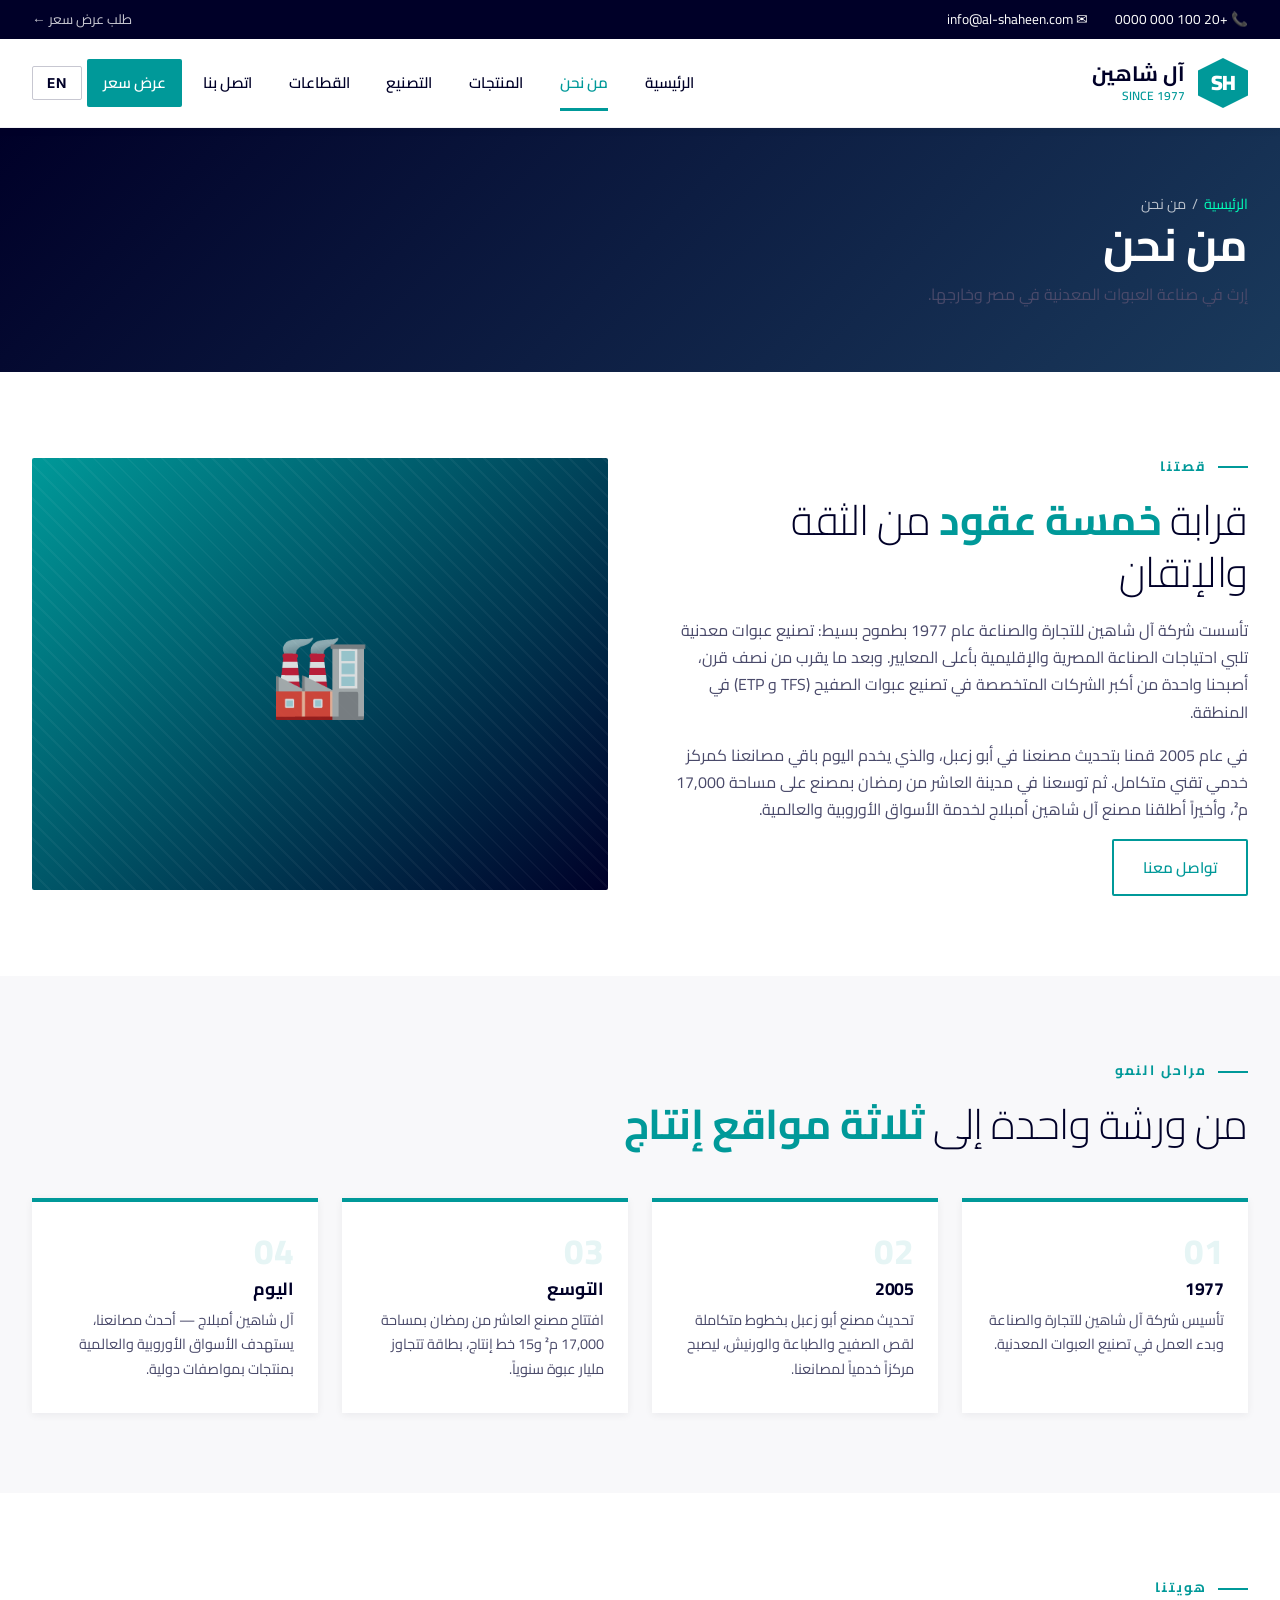
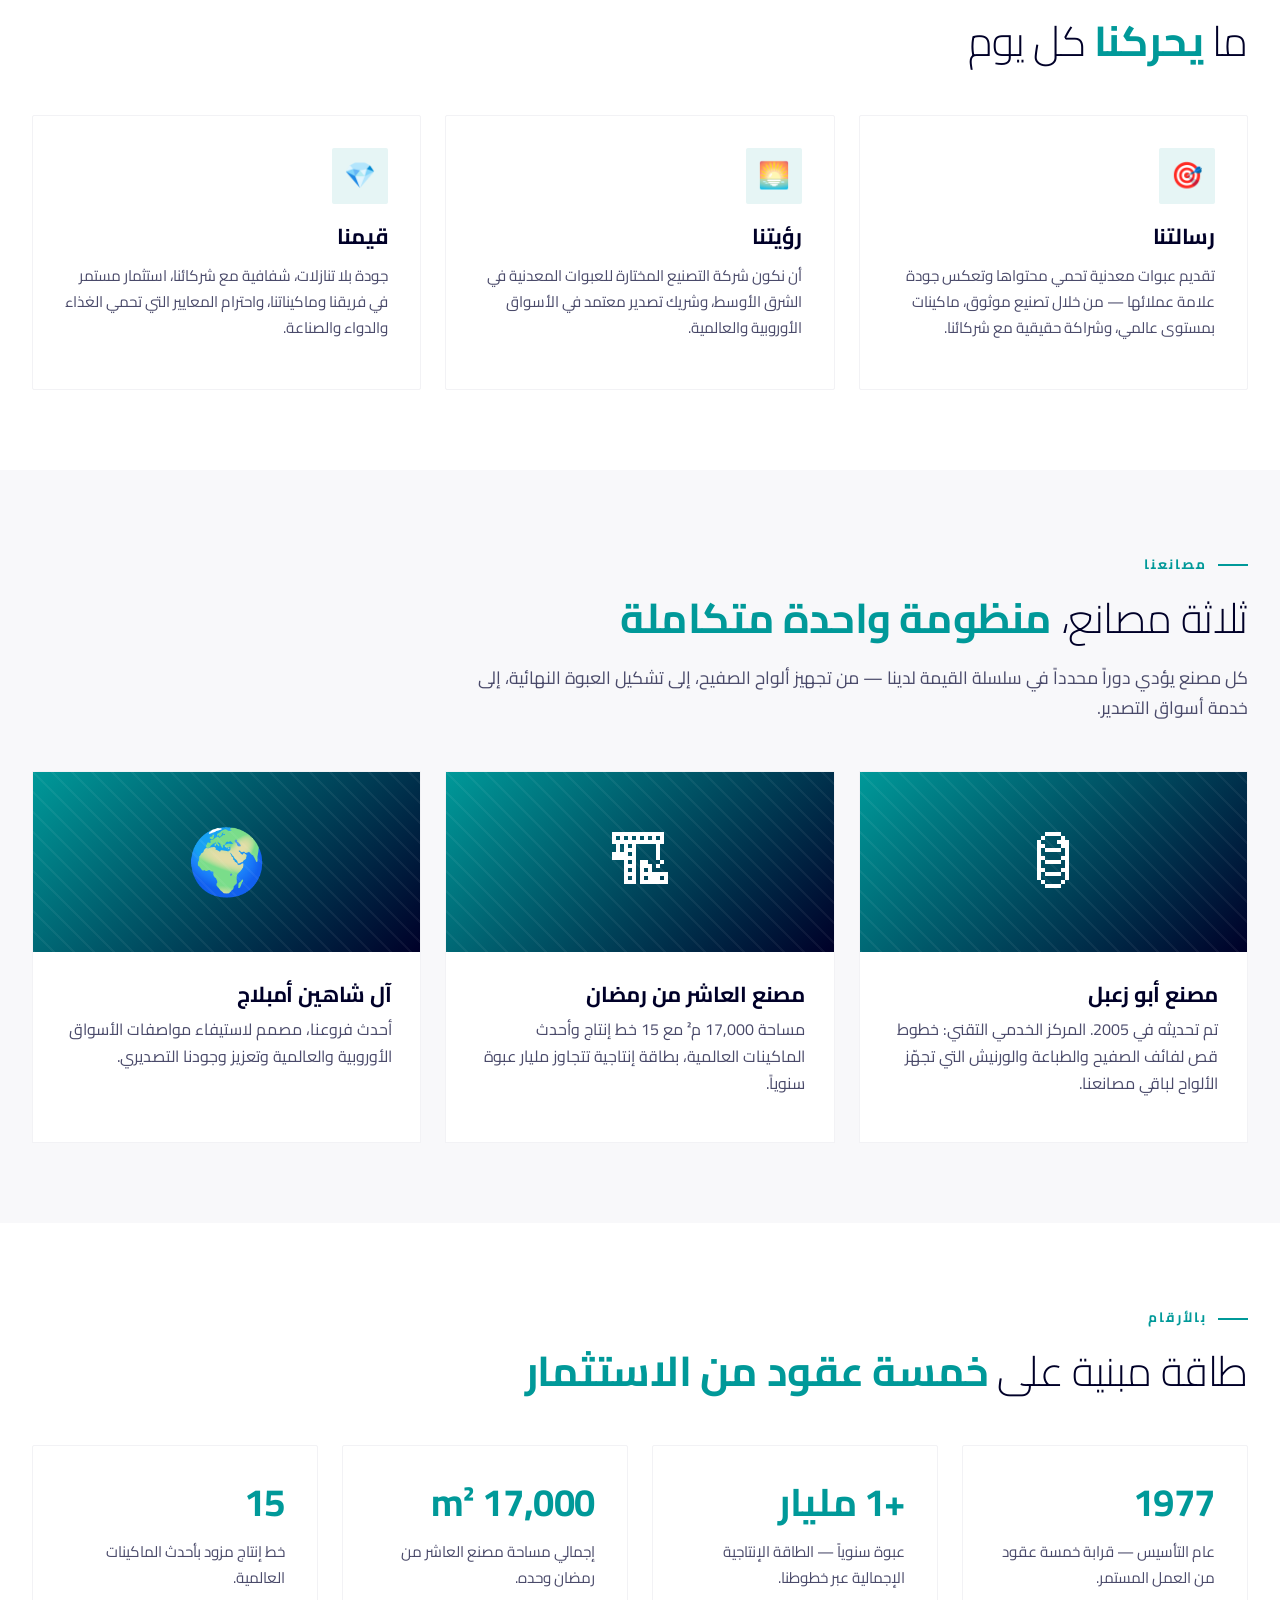
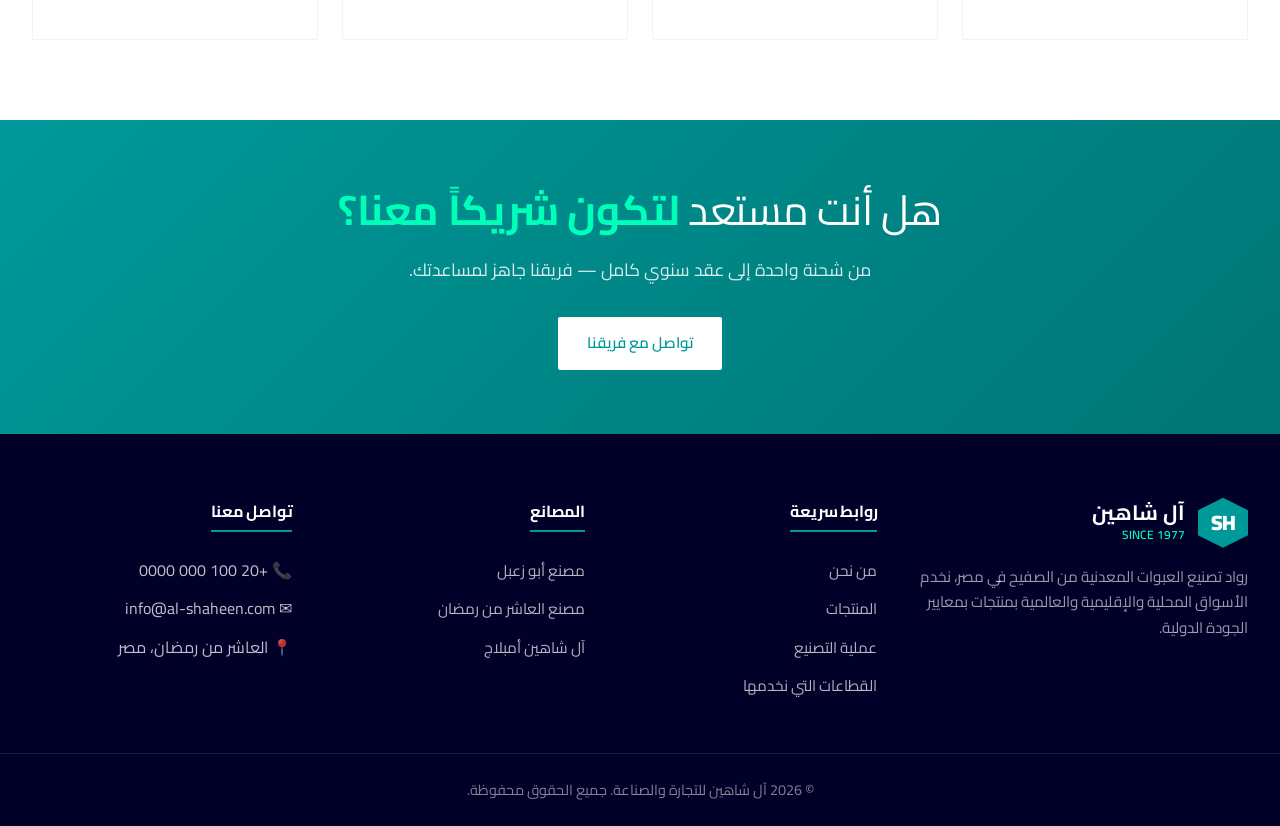
==== about.html @ c5831d73 "Initial commit: Al-Shaheen company website (AR/EN, Siemens-style)" ====
<!DOCTYPE html>
<html lang="ar" dir="rtl">
<head>
<meta charset="UTF-8">
<meta name="viewport" content="width=device-width, initial-scale=1.0">
<title data-ar="من نحن | آل شاهين" data-en="About Us | Al-Shaheen">من نحن | آل شاهين</title>
<meta name="description"
  data-ar="تعرّف على شركة آل شاهين للتجارة والصناعة، رحلتنا منذ 1977، مصانعنا الثلاثة، وقيمنا في تصنيع العبوات المعدنية."
  data-en="Discover Al-Shaheen Trading & Industry — our journey since 1977, our three plants, and our values in metal container manufacturing."
  content="تعرّف على شركة آل شاهين للتجارة والصناعة، رحلتنا منذ 1977، مصانعنا الثلاثة، وقيمنا في تصنيع العبوات المعدنية.">
<link rel="preconnect" href="https://fonts.googleapis.com">
<link rel="preconnect" href="https://fonts.gstatic.com" crossorigin>
<link href="https://fonts.googleapis.com/css2?family=Cairo:wght@300;400;600;700;800;900&family=Inter:wght@300;400;600;700;800&display=swap" rel="stylesheet">
<link rel="stylesheet" href="assets/css/style.css">
</head>
<body>

<!-- TOP BAR -->
<div class="topbar">
  <div class="container">
    <div class="info">
      <span>📞 +20 100 000 0000</span>
      <span>✉ info@al-shaheen.com</span>
    </div>
    <div><a href="contact.html" data-en="Request a Quote →">طلب عرض سعر ←</a></div>
  </div>
</div>

<!-- HEADER -->
<header class="header">
  <div class="container">
    <a href="index.html" class="logo">
      <span class="logo-mark">SH</span>
      <span class="logo-text">
        <span class="name" data-en="AL-SHAHEEN">آل شاهين</span>
        <span class="since">SINCE 1977</span>
      </span>
    </a>
    <button class="menu-toggle" aria-label="Menu">☰</button>
    <nav class="nav">
      <a href="index.html" data-en="Home">الرئيسية</a>
      <a href="about.html" class="active" data-en="About">من نحن</a>
      <a href="products.html" data-en="Products">المنتجات</a>
      <a href="process.html" data-en="Process">التصنيع</a>
      <a href="industries.html" data-en="Industries">القطاعات</a>
      <a href="contact.html" data-en="Contact">اتصل بنا</a>
      <a href="contact.html" class="btn" data-en="Get a Quote">عرض سعر</a>
      <button class="lang-toggle" type="button" aria-label="Switch language">EN</button>
    </nav>
  </div>
</header>

<!-- PAGE HEADER -->
<section class="page-header">
  <div class="container">
    <div class="crumbs">
      <a href="index.html" data-en="Home">الرئيسية</a> &nbsp;/&nbsp;
      <span data-en="About Us">من نحن</span>
    </div>
    <h1 data-en="About Al-Shaheen">من نحن</h1>
    <p data-en="A legacy of metal container manufacturing in Egypt and beyond.">إرث في صناعة العبوات المعدنية في مصر وخارجها.</p>
  </div>
</section>

<!-- INTRO -->
<section>
  <div class="container split">
    <div>
      <span class="section-tag" data-en="Our Story">قصتنا</span>
      <h2 data-en='Nearly <strong>five decades</strong> of trust and craftsmanship'>قرابة <strong>خمسة عقود</strong> من الثقة والإتقان</h2>
      <p data-en="Al-Shaheen Trading & Industry was founded in 1977 with a simple ambition: to manufacture metal containers that meet the needs of Egyptian and regional industry to the highest standards. Almost half a century later, we are one of the largest specialized manufacturers of tinplate containers (TFS and ETP) in the region.">تأسست شركة آل شاهين للتجارة والصناعة عام 1977 بطموح بسيط: تصنيع عبوات معدنية تلبي احتياجات الصناعة المصرية والإقليمية بأعلى المعايير. وبعد ما يقرب من نصف قرن، أصبحنا واحدة من أكبر الشركات المتخصصة في تصنيع عبوات الصفيح (TFS و ETP) في المنطقة.</p>
      <p data-en="In 2005 we modernized our Abu Zaabal facility, which today serves as the technical service hub for our other plants. From there, we expanded into the 10th of Ramadan industrial city with a 17,000 m² factory, and most recently launched Al-Shaheen Emballage to serve European and global markets.">في عام 2005 قمنا بتحديث مصنعنا في أبو زعبل، والذي يخدم اليوم باقي مصانعنا كمركز خدمي تقني متكامل. ثم توسعنا في مدينة العاشر من رمضان بمصنع على مساحة 17,000 م²، وأخيراً أطلقنا مصنع آل شاهين أمبلاج لخدمة الأسواق الأوروبية والعالمية.</p>
      <a href="contact.html" class="btn btn-outline" data-en="Get in touch">تواصل معنا</a>
    </div>
    <div class="split-img"><span class="ico">🏭</span></div>
  </div>
</section>

<!-- TIMELINE / MILESTONES -->
<section class="bg-light">
  <div class="container">
    <div class="section-head">
      <span class="section-tag" data-en="Milestones">مراحل النمو</span>
      <h2 data-en='From a single workshop to <strong>three production sites</strong>'>من ورشة واحدة إلى <strong>ثلاثة مواقع إنتاج</strong></h2>
    </div>
    <div class="steps">
      <div class="step">
        <h3>1977</h3>
        <p data-en="Al-Shaheen Trading & Industry founded — beginning of operations in metal container manufacturing.">تأسيس شركة آل شاهين للتجارة والصناعة وبدء العمل في تصنيع العبوات المعدنية.</p>
      </div>
      <div class="step">
        <h3>2005</h3>
        <p data-en="Modernization of the Abu Zaabal factory — integrated lines for tin cutting, printing and varnishing become a service hub for our other plants.">تحديث مصنع أبو زعبل بخطوط متكاملة لقص الصفيح والطباعة والورنيش، ليصبح مركزاً خدمياً لمصانعنا.</p>
      </div>
      <div class="step">
        <h3 data-en="Expansion">التوسع</h3>
        <p data-en="Launch of the 10th of Ramadan plant — 17,000 m², 15 production lines, more than 1 billion containers per year.">افتتاح مصنع العاشر من رمضان بمساحة 17,000 م² و15 خط إنتاج، بطاقة تتجاوز مليار عبوة سنوياً.</p>
      </div>
      <div class="step">
        <h3 data-en="Today">اليوم</h3>
        <p data-en="Al-Shaheen Emballage — our newest plant, targeting European and global export markets with international-grade products.">آل شاهين أمبلاج — أحدث مصانعنا، يستهدف الأسواق الأوروبية والعالمية بمنتجات بمواصفات دولية.</p>
      </div>
    </div>
  </div>
</section>

<!-- MISSION / VISION / VALUES -->
<section>
  <div class="container">
    <div class="section-head">
      <span class="section-tag" data-en="Identity">هويتنا</span>
      <h2 data-en='What <strong>drives us</strong> every day'>ما <strong>يحركنا</strong> كل يوم</h2>
    </div>
    <div class="grid grid-3">
      <div class="card">
        <div class="ico">🎯</div>
        <h3 data-en="Our Mission">رسالتنا</h3>
        <p data-en="To deliver metal containers that protect their contents and reflect the quality of their brand — through reliable manufacturing, world-class machinery, and genuine partnership with our customers.">تقديم عبوات معدنية تحمي محتواها وتعكس جودة علامة عملائها — من خلال تصنيع موثوق، ماكينات بمستوى عالمي، وشراكة حقيقية مع شركائنا.</p>
      </div>
      <div class="card">
        <div class="ico">🌅</div>
        <h3 data-en="Our Vision">رؤيتنا</h3>
        <p data-en="To be the metal container manufacturer of choice in the Middle East and a recognized export partner across European and global markets.">أن نكون شركة التصنيع المختارة للعبوات المعدنية في الشرق الأوسط، وشريك تصدير معتمد في الأسواق الأوروبية والعالمية.</p>
      </div>
      <div class="card">
        <div class="ico">💎</div>
        <h3 data-en="Our Values">قيمنا</h3>
        <p data-en="Quality without compromise, transparency with our partners, continuous investment in our people and machinery, and respect for the standards that protect food, medicine and industry.">جودة بلا تنازلات، شفافية مع شركائنا، استثمار مستمر في فريقنا وماكيناتنا، واحترام المعايير التي تحمي الغذاء والدواء والصناعة.</p>
      </div>
    </div>
  </div>
</section>

<!-- PLANTS / FACILITIES -->
<section class="bg-light">
  <div class="container">
    <div class="section-head">
      <span class="section-tag" data-en="Our Facilities">مصانعنا</span>
      <h2 data-en='Three plants, <strong>one integrated system</strong>'>ثلاثة مصانع، <strong>منظومة واحدة متكاملة</strong></h2>
      <p data-en="Each plant plays a specific role in our value chain — from preparing raw tin sheets, to forming the final container, to serving export markets.">كل مصنع يؤدي دوراً محدداً في سلسلة القيمة لدينا — من تجهيز ألواح الصفيح، إلى تشكيل العبوة النهائية، إلى خدمة أسواق التصدير.</p>
    </div>
    <div class="grid grid-3">
      <div class="industry-card">
        <div class="top">🛢</div>
        <div class="body">
          <h3 data-en="Abu Zaabal Plant">مصنع أبو زعبل</h3>
          <p data-en="Modernized in 2005. The technical service hub: tin coil cutting, printing, and varnishing lines that prepare sheets for our other plants.">تم تحديثه في 2005. المركز الخدمي التقني: خطوط قص لفائف الصفيح والطباعة والورنيش التي تجهّز الألواح لباقي مصانعنا.</p>
        </div>
      </div>
      <div class="industry-card">
        <div class="top">🏗</div>
        <div class="body">
          <h3 data-en="10th of Ramadan Plant">مصنع العاشر من رمضان</h3>
          <p data-en="A 17,000 m² facility with 15 production lines and the latest international machinery, with a capacity exceeding 1 billion containers per year.">مساحة 17,000 م² مع 15 خط إنتاج وأحدث الماكينات العالمية، بطاقة إنتاجية تتجاوز مليار عبوة سنوياً.</p>
        </div>
      </div>
      <div class="industry-card">
        <div class="top">🌍</div>
        <div class="body">
          <h3 data-en="Al-Shaheen Emballage">آل شاهين أمبلاج</h3>
          <p data-en="Our newest branch, designed to meet European and global market specifications and accelerate our export footprint.">أحدث فروعنا، مصمم لاستيفاء مواصفات الأسواق الأوروبية والعالمية وتعزيز وجودنا التصديري.</p>
        </div>
      </div>
    </div>
  </div>
</section>

<!-- BY THE NUMBERS -->
<section>
  <div class="container">
    <div class="section-head">
      <span class="section-tag" data-en="By the Numbers">بالأرقام</span>
      <h2 data-en='A scale built on <strong>five decades of investment</strong>'>طاقة مبنية على <strong>خمسة عقود من الاستثمار</strong></h2>
    </div>
    <div class="grid grid-4">
      <div class="card">
        <h3 style="color:var(--petrol);font-size:2.4rem;">1977</h3>
        <p data-en="Year founded — almost five decades of continuous operation.">عام التأسيس — قرابة خمسة عقود من العمل المستمر.</p>
      </div>
      <div class="card">
        <h3 style="color:var(--petrol);font-size:2.4rem;" data-en="1B+">+1 مليار</h3>
        <p data-en="Containers per year — combined production capacity across our lines.">عبوة سنوياً — الطاقة الإنتاجية الإجمالية عبر خطوطنا.</p>
      </div>
      <div class="card">
        <h3 style="color:var(--petrol);font-size:2.4rem;">17,000 m²</h3>
        <p data-en="Total area of our 10th of Ramadan plant alone.">إجمالي مساحة مصنع العاشر من رمضان وحده.</p>
      </div>
      <div class="card">
        <h3 style="color:var(--petrol);font-size:2.4rem;">15</h3>
        <p data-en="Production lines equipped with the latest international machinery.">خط إنتاج مزود بأحدث الماكينات العالمية.</p>
      </div>
    </div>
  </div>
</section>

<!-- CTA -->
<section class="cta-strip">
  <div class="container">
    <h2 data-en='Ready to <strong>partner with us?</strong>'>هل أنت مستعد <strong>لتكون شريكاً معنا؟</strong></h2>
    <p data-en="From a single shipment to a full annual contract — our team is ready to help.">من شحنة واحدة إلى عقد سنوي كامل — فريقنا جاهز لمساعدتك.</p>
    <a href="contact.html" class="btn btn-light" data-en="Contact our team">تواصل مع فريقنا</a>
  </div>
</section>

<!-- FOOTER -->
<footer class="footer">
  <div class="container">
    <div class="grid">
      <div>
        <a href="index.html" class="logo">
          <span class="logo-mark">SH</span>
          <span class="logo-text">
            <span class="name" data-en="AL-SHAHEEN">آل شاهين</span>
            <span class="since">SINCE 1977</span>
          </span>
        </a>
        <p style="margin-top:1rem" data-en="Pioneers of tinplate metal container manufacturing in Egypt, serving local, regional and global markets with products built to international quality standards.">رواد تصنيع العبوات المعدنية من الصفيح في مصر، نخدم الأسواق المحلية والإقليمية والعالمية بمنتجات بمعايير الجودة الدولية.</p>
      </div>
      <div>
        <h4 data-en="Quick Links">روابط سريعة</h4>
        <ul>
          <li><a href="about.html" data-en="About Us">من نحن</a></li>
          <li><a href="products.html" data-en="Products">المنتجات</a></li>
          <li><a href="process.html" data-en="Manufacturing Process">عملية التصنيع</a></li>
          <li><a href="industries.html" data-en="Industries Served">القطاعات التي نخدمها</a></li>
        </ul>
      </div>
      <div>
        <h4 data-en="Plants">المصانع</h4>
        <ul>
          <li><a href="#" data-en="Abu Zaabal Plant">مصنع أبو زعبل</a></li>
          <li><a href="#" data-en="10th of Ramadan Plant">مصنع العاشر من رمضان</a></li>
          <li><a href="#" data-en="Al-Shaheen Emballage">آل شاهين أمبلاج</a></li>
        </ul>
      </div>
      <div>
        <h4 data-en="Contact">تواصل معنا</h4>
        <ul>
          <li>📞 +20 100 000 0000</li>
          <li>✉ info@al-shaheen.com</li>
          <li data-en="📍 10th of Ramadan, Egypt">📍 العاشر من رمضان، مصر</li>
        </ul>
      </div>
    </div>
  </div>
  <div class="copyright">
    <div class="container" data-en="© 2026 Al-Shaheen Trading & Industry. All rights reserved.">© 2026 آل شاهين للتجارة والصناعة. جميع الحقوق محفوظة.</div>
  </div>
</footer>

<script src="assets/js/main.js"></script>
</body>
</html>
---- assets/css/style.css ----
/* ==========================================================
   AL-SHAHEEN — Siemens-inspired stylesheet (Arabic / RTL + EN)
   Uses logical properties so the same CSS works for RTL & LTR.
   ========================================================== */

:root {
  --petrol: #009999;
  --petrol-dark: #007575;
  --petrol-light: #e6f5f5;
  --accent: #00ffb9;
  --ink: #000028;
  --ink-soft: #1a1a3a;
  --gray-900: #23233c;
  --gray-700: #4a4a6a;
  --gray-500: #6e6e8a;
  --gray-300: #c7c7d1;
  --gray-100: #f2f2f5;
  --gray-50:  #f8f8fa;
  --white: #ffffff;
  --shadow-sm: 0 2px 8px rgba(0, 0, 40, 0.06);
  --shadow-md: 0 8px 30px rgba(0, 0, 40, 0.08);
  --radius: 2px;
  --max-w: 1280px;
  --transition: 0.3s cubic-bezier(0.4, 0, 0.2, 1);
  --font-ar: "Cairo", "IBM Plex Sans Arabic", "Segoe UI", Tahoma, Arial, sans-serif;
  --font-en: "Inter", "Segoe UI", "Helvetica Neue", Arial, sans-serif;
}

* { box-sizing: border-box; margin: 0; padding: 0; }

html { scroll-behavior: smooth; }

html[lang="ar"] body { font-family: var(--font-ar); }
html[lang="en"] body { font-family: var(--font-en); }
html[lang="en"] h1,
html[lang="en"] h2,
html[lang="en"] h3,
html[lang="en"] h4 { font-family: var(--font-en); letter-spacing: -0.015em; }

body {
  font-family: var(--font-ar);
  font-size: 16px;
  line-height: 1.7;
  color: var(--ink);
  background: var(--white);
  -webkit-font-smoothing: antialiased;
}

img { max-width: 100%; display: block; }

a { color: var(--petrol); text-decoration: none; transition: color var(--transition); }
a:hover { color: var(--petrol-dark); }

h1, h2, h3, h4 {
  font-family: var(--font-ar);
  font-weight: 700;
  color: var(--ink);
  line-height: 1.25;
  letter-spacing: -0.01em;
}

h1 { font-size: clamp(2.2rem, 5vw, 3.8rem); font-weight: 300; }
h1 strong { font-weight: 700; }
h2 { font-size: clamp(1.7rem, 3.5vw, 2.6rem); font-weight: 300; margin-bottom: 1.2rem; }
h2 strong { font-weight: 700; color: var(--petrol); }
h3 { font-size: 1.35rem; margin-bottom: 0.8rem; }
h4 { font-size: 1.1rem; margin-bottom: 0.6rem; }

p { color: var(--gray-700); margin-bottom: 1rem; }

.container {
  max-width: var(--max-w);
  margin: 0 auto;
  padding: 0 2rem;
}

/* ===== TOP BAR ===== */
.topbar {
  background: var(--ink);
  color: var(--white);
  font-size: 0.85rem;
  padding: 0.5rem 0;
}
.topbar .container {
  display: flex;
  justify-content: space-between;
  align-items: center;
  flex-wrap: wrap;
  gap: 1rem;
}
.topbar a { color: var(--gray-300); }
.topbar a:hover { color: var(--accent); }
.topbar .info span { margin-inline-end: 1.5rem; }
.topbar .info i { color: var(--petrol); margin-inline-end: 0.4rem; }

/* ===== HEADER / NAV ===== */
.header {
  background: var(--white);
  border-bottom: 1px solid var(--gray-100);
  position: sticky;
  top: 0;
  z-index: 100;
  box-shadow: var(--shadow-sm);
}
.header .container {
  display: flex;
  justify-content: space-between;
  align-items: center;
  height: 88px;
}

.logo {
  display: flex;
  align-items: center;
  gap: 0.8rem;
  font-weight: 700;
}
.logo-mark {
  width: 50px;
  height: 50px;
  background: var(--petrol);
  color: var(--white);
  display: grid;
  place-items: center;
  font-size: 1.3rem;
  font-weight: 900;
  letter-spacing: -0.05em;
  clip-path: polygon(50% 0, 100% 25%, 100% 75%, 50% 100%, 0 75%, 0 25%);
}
.logo-text { line-height: 1.1; }
.logo-text .name { font-size: 1.3rem; color: var(--ink); display: block; }
.logo-text .since { font-size: 0.75rem; color: var(--petrol); font-weight: 600; }

.nav { display: flex; gap: 0.3rem; align-items: center; }
.nav a {
  color: var(--ink);
  padding: 0.7rem 1rem;
  font-weight: 600;
  font-size: 0.95rem;
  position: relative;
  transition: color var(--transition);
}
.nav a:hover { color: var(--petrol); }
.nav a.active { color: var(--petrol); }
.nav a.active::after {
  content: "";
  position: absolute;
  bottom: -4px;
  inset-inline: 1rem;
  height: 3px;
  background: var(--petrol);
}

.btn {
  display: inline-block;
  background: var(--petrol);
  color: var(--white) !important;
  padding: 0.85rem 1.8rem;
  font-weight: 600;
  font-size: 0.95rem;
  border: none;
  border-radius: var(--radius);
  cursor: pointer;
  transition: all var(--transition);
}
.btn:hover {
  background: var(--petrol-dark);
  transform: translateY(-1px);
  box-shadow: var(--shadow-md);
}
.btn-outline {
  background: transparent;
  color: var(--petrol) !important;
  border: 2px solid var(--petrol);
}
.btn-outline:hover { background: var(--petrol); color: var(--white) !important; }
.btn-light {
  background: var(--white);
  color: var(--petrol) !important;
}

.menu-toggle {
  display: none;
  background: none;
  border: none;
  font-size: 1.6rem;
  color: var(--ink);
  cursor: pointer;
}

/* ===== LANGUAGE TOGGLE ===== */
.lang-toggle {
  background: transparent;
  border: 1.5px solid var(--gray-300);
  color: var(--ink);
  padding: 0.5rem 0.9rem;
  font-weight: 700;
  font-size: 0.85rem;
  letter-spacing: 0.05em;
  cursor: pointer;
  border-radius: var(--radius);
  transition: all var(--transition);
  font-family: var(--font-en);
  min-width: 50px;
}
.lang-toggle:hover {
  border-color: var(--petrol);
  color: var(--petrol);
  background: var(--petrol-light);
}

/* ===== HERO ===== */
.hero {
  background: linear-gradient(135deg, #000028 0%, #1a3a5c 60%, #009999 100%);
  color: var(--white);
  padding: 6rem 0 7rem;
  position: relative;
  overflow: hidden;
}
.hero::before {
  content: "";
  position: absolute;
  inset: 0;
  background-image:
    radial-gradient(circle at 20% 30%, rgba(0, 255, 185, 0.08) 0%, transparent 50%),
    radial-gradient(circle at 80% 70%, rgba(0, 153, 153, 0.15) 0%, transparent 50%);
  pointer-events: none;
}
.hero .container { position: relative; z-index: 1; }
.hero h1 { color: var(--white); margin-bottom: 1.5rem; max-width: 900px; }
.hero h1 strong { color: var(--accent); }
.hero p {
  color: rgba(255, 255, 255, 0.85);
  font-size: 1.2rem;
  max-width: 700px;
  margin-bottom: 2.5rem;
}
.hero-cta { display: flex; gap: 1rem; flex-wrap: wrap; }
.hero-meta {
  margin-top: 4rem;
  padding-top: 2.5rem;
  border-top: 1px solid rgba(255, 255, 255, 0.15);
  display: grid;
  grid-template-columns: repeat(auto-fit, minmax(180px, 1fr));
  gap: 2rem;
}
.hero-meta div .num {
  font-size: 2.5rem;
  font-weight: 700;
  color: var(--accent);
  line-height: 1;
  display: block;
  margin-bottom: 0.4rem;
}
.hero-meta div .lbl {
  color: rgba(255, 255, 255, 0.75);
  font-size: 0.95rem;
}

/* ===== PAGE HEADER (sub-pages) ===== */
.page-header {
  background: linear-gradient(135deg, #000028 0%, #1a3a5c 100%);
  color: var(--white);
  padding: 4rem 0 3rem;
}
.page-header h1 {
  color: var(--white);
  font-size: clamp(1.8rem, 4vw, 2.8rem);
  font-weight: 700;
  margin-bottom: 0.5rem;
}
.page-header .crumbs {
  color: rgba(255, 255, 255, 0.7);
  font-size: 0.9rem;
}
.page-header .crumbs a { color: var(--accent); }

/* ===== SECTIONS ===== */
section { padding: 5rem 0; }
.section-tag {
  display: inline-block;
  color: var(--petrol);
  font-weight: 700;
  font-size: 0.85rem;
  letter-spacing: 0.15em;
  margin-bottom: 1rem;
  text-transform: uppercase;
}
.section-tag::before {
  content: "";
  display: inline-block;
  width: 30px;
  height: 2px;
  background: var(--petrol);
  vertical-align: middle;
  margin-inline-end: 0.7rem;
}
.section-head { margin-bottom: 3rem; max-width: 800px; }
.section-head p { font-size: 1.1rem; }

.bg-light { background: var(--gray-50); }

/* ===== GRID / CARDS ===== */
.grid { display: grid; gap: 1.5rem; }
.grid-2 { grid-template-columns: repeat(auto-fit, minmax(320px, 1fr)); }
.grid-3 { grid-template-columns: repeat(auto-fit, minmax(280px, 1fr)); }
.grid-4 { grid-template-columns: repeat(auto-fit, minmax(220px, 1fr)); }

.card {
  background: var(--white);
  padding: 2rem;
  border: 1px solid var(--gray-100);
  border-radius: var(--radius);
  transition: all var(--transition);
  position: relative;
}
.card:hover {
  transform: translateY(-4px);
  box-shadow: var(--shadow-md);
  border-color: var(--petrol-light);
}
.card .ico {
  width: 56px;
  height: 56px;
  background: var(--petrol-light);
  color: var(--petrol);
  display: grid;
  place-items: center;
  font-size: 1.6rem;
  margin-bottom: 1.2rem;
  border-radius: var(--radius);
  transition: all var(--transition);
}
.card:hover .ico { background: var(--petrol); color: var(--white); }
.card h3 { color: var(--ink); }
.card p { font-size: 0.95rem; }

/* ===== FEATURE / SPLIT ===== */
.split {
  display: grid;
  grid-template-columns: 1fr 1fr;
  gap: 4rem;
  align-items: center;
}
@media (max-width: 860px) { .split { grid-template-columns: 1fr; gap: 2rem; } }

.split-img {
  background: linear-gradient(135deg, var(--petrol) 0%, var(--ink) 100%);
  aspect-ratio: 4/3;
  border-radius: var(--radius);
  position: relative;
  overflow: hidden;
  display: grid;
  place-items: center;
  color: var(--white);
}
.split-img::before {
  content: "";
  position: absolute;
  inset: 0;
  background-image:
    repeating-linear-gradient(45deg, rgba(255,255,255,0.04) 0 2px, transparent 2px 12px);
}
.split-img .ico {
  font-size: 5rem;
  position: relative;
  z-index: 1;
  opacity: 0.9;
}

ul.bullets { list-style: none; padding: 0; margin: 1.5rem 0; }
ul.bullets li {
  padding-block: 0.6rem;
  padding-inline-start: 1.8rem;
  position: relative;
  color: var(--gray-700);
}
ul.bullets li::before {
  content: "";
  position: absolute;
  inset-inline-start: 0;
  top: 1.1rem;
  width: 10px;
  height: 10px;
  background: var(--petrol);
  border-radius: 2px;
}

/* ===== PROCESS STEPS ===== */
.steps {
  display: grid;
  grid-template-columns: repeat(auto-fit, minmax(220px, 1fr));
  gap: 1.5rem;
  counter-reset: step;
}
.step {
  background: var(--white);
  padding: 2rem 1.5rem;
  border-top: 4px solid var(--petrol);
  position: relative;
  box-shadow: var(--shadow-sm);
  counter-increment: step;
}
.step::before {
  content: counter(step, decimal-leading-zero);
  font-size: 2.2rem;
  font-weight: 800;
  color: var(--petrol-light);
  display: block;
  margin-bottom: 0.5rem;
  line-height: 1;
}
.step h3 { font-size: 1.1rem; margin-bottom: 0.5rem; }
.step p { font-size: 0.9rem; margin: 0; }

/* ===== CTA STRIP ===== */
.cta-strip {
  background: linear-gradient(135deg, var(--petrol) 0%, var(--petrol-dark) 100%);
  color: var(--white);
  padding: 4rem 0;
  text-align: center;
}
.cta-strip h2 { color: var(--white); font-weight: 400; }
.cta-strip h2 strong { color: var(--accent); }
.cta-strip p { color: rgba(255, 255, 255, 0.85); font-size: 1.1rem; margin-bottom: 2rem; }

/* ===== INDUSTRIES ===== */
.industry-card {
  background: var(--white);
  padding: 0;
  overflow: hidden;
  border: 1px solid var(--gray-100);
  transition: all var(--transition);
}
.industry-card:hover { box-shadow: var(--shadow-md); transform: translateY(-4px); }
.industry-card .top {
  height: 180px;
  background: linear-gradient(135deg, var(--petrol) 0%, var(--ink) 100%);
  display: grid;
  place-items: center;
  color: var(--white);
  font-size: 4rem;
  position: relative;
}
.industry-card .top::before {
  content: "";
  position: absolute;
  inset: 0;
  background-image: repeating-linear-gradient(45deg, rgba(255,255,255,0.05) 0 2px, transparent 2px 14px);
}
.industry-card .body { padding: 1.8rem; }
.industry-card h3 { margin-bottom: 0.5rem; }

/* ===== CONTACT ===== */
.contact-grid {
  display: grid;
  grid-template-columns: 1fr 1.2fr;
  gap: 3rem;
}
@media (max-width: 860px) { .contact-grid { grid-template-columns: 1fr; } }

.info-card {
  background: var(--gray-50);
  padding: 2rem;
  border-inline-start: 4px solid var(--petrol);
  margin-bottom: 1rem;
}
.info-card h4 { color: var(--petrol); margin-bottom: 0.3rem; }
.info-card p { margin: 0; color: var(--gray-700); }

form .row { display: grid; grid-template-columns: 1fr 1fr; gap: 1rem; }
@media (max-width: 600px) { form .row { grid-template-columns: 1fr; } }

form label {
  display: block;
  font-weight: 600;
  color: var(--ink);
  margin-bottom: 0.4rem;
  margin-top: 1rem;
  font-size: 0.9rem;
}
form input, form select, form textarea {
  width: 100%;
  padding: 0.85rem 1rem;
  border: 1px solid var(--gray-300);
  border-radius: var(--radius);
  font: inherit;
  background: var(--white);
  transition: border-color var(--transition);
}
form input:focus, form select:focus, form textarea:focus {
  outline: none;
  border-color: var(--petrol);
  box-shadow: 0 0 0 3px var(--petrol-light);
}
form textarea { min-height: 140px; resize: vertical; }
form button { margin-top: 1.5rem; }

/* ===== FOOTER ===== */
.footer {
  background: var(--ink);
  color: rgba(255, 255, 255, 0.75);
  padding: 4rem 0 0;
}
.footer .grid {
  grid-template-columns: 1.3fr 1fr 1fr 1fr;
  gap: 2rem;
  margin-bottom: 3rem;
}
@media (max-width: 860px) { .footer .grid { grid-template-columns: 1fr 1fr; } }
@media (max-width: 500px) { .footer .grid { grid-template-columns: 1fr; } }

.footer h4 {
  color: var(--white);
  font-size: 1rem;
  margin-bottom: 1.2rem;
  padding-bottom: 0.6rem;
  border-bottom: 2px solid var(--petrol);
  display: inline-block;
}
.footer ul { list-style: none; padding: 0; }
.footer ul li { padding: 0.35rem 0; }
.footer ul a { color: rgba(255, 255, 255, 0.7); font-size: 0.95rem; }
.footer ul a:hover { color: var(--accent); }
.footer p { color: rgba(255, 255, 255, 0.6); font-size: 0.95rem; }
.footer .logo .name { color: var(--white); }
.footer .logo .since { color: var(--accent); }

.copyright {
  border-top: 1px solid rgba(255, 255, 255, 0.1);
  padding: 1.5rem 0;
  text-align: center;
  font-size: 0.9rem;
  color: rgba(255, 255, 255, 0.5);
}

/* ===== RESPONSIVE NAV ===== */
@media (max-width: 960px) {
  .nav {
    position: fixed;
    top: 88px;
    inset-inline: 0;
    background: var(--white);
    flex-direction: column;
    align-items: stretch;
    padding: 1rem 2rem 2rem;
    box-shadow: var(--shadow-md);
    transform: translateY(-150%);
    transition: transform var(--transition);
    gap: 0;
  }
  .nav.open { transform: translateY(0); }
  .nav a { padding: 1rem 0; border-bottom: 1px solid var(--gray-100); }
  .nav .btn { margin-top: 1rem; text-align: center; }
  .menu-toggle { display: block; }
  .topbar .info span:first-child { display: none; }
}
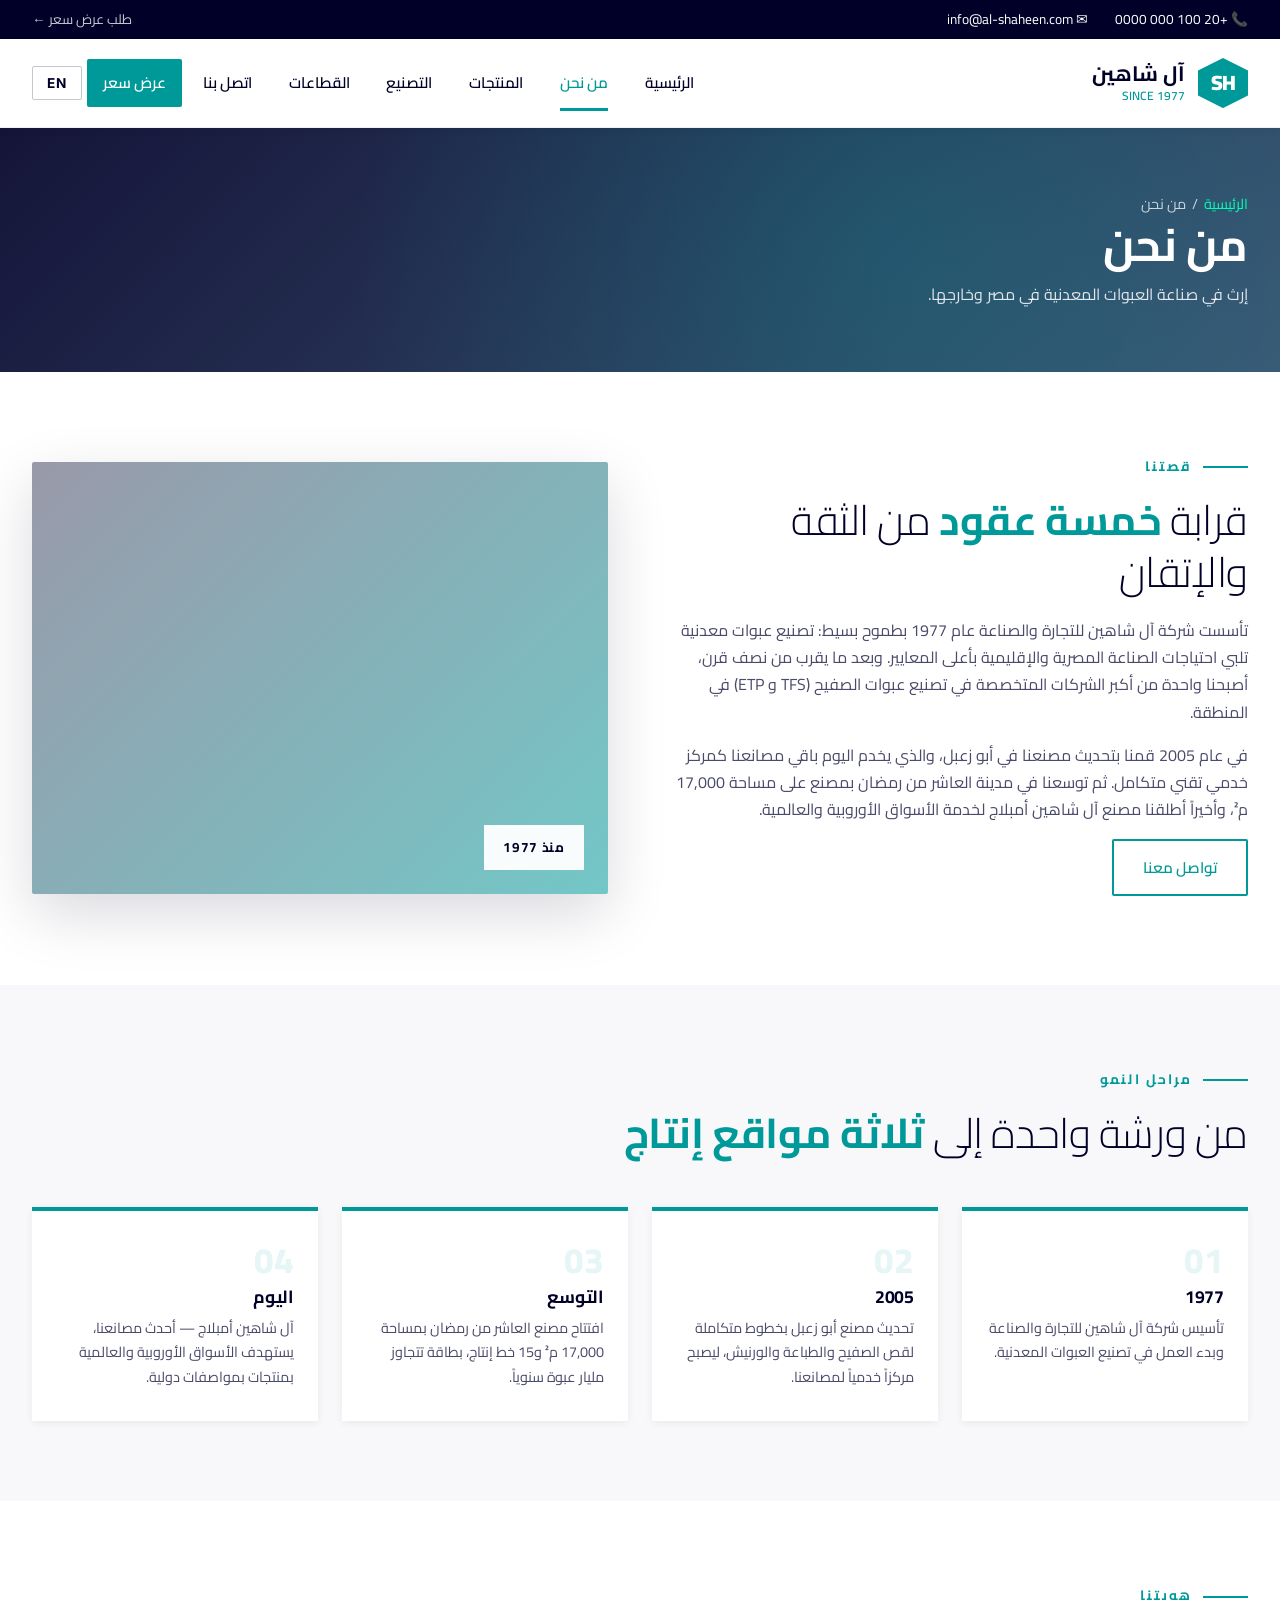
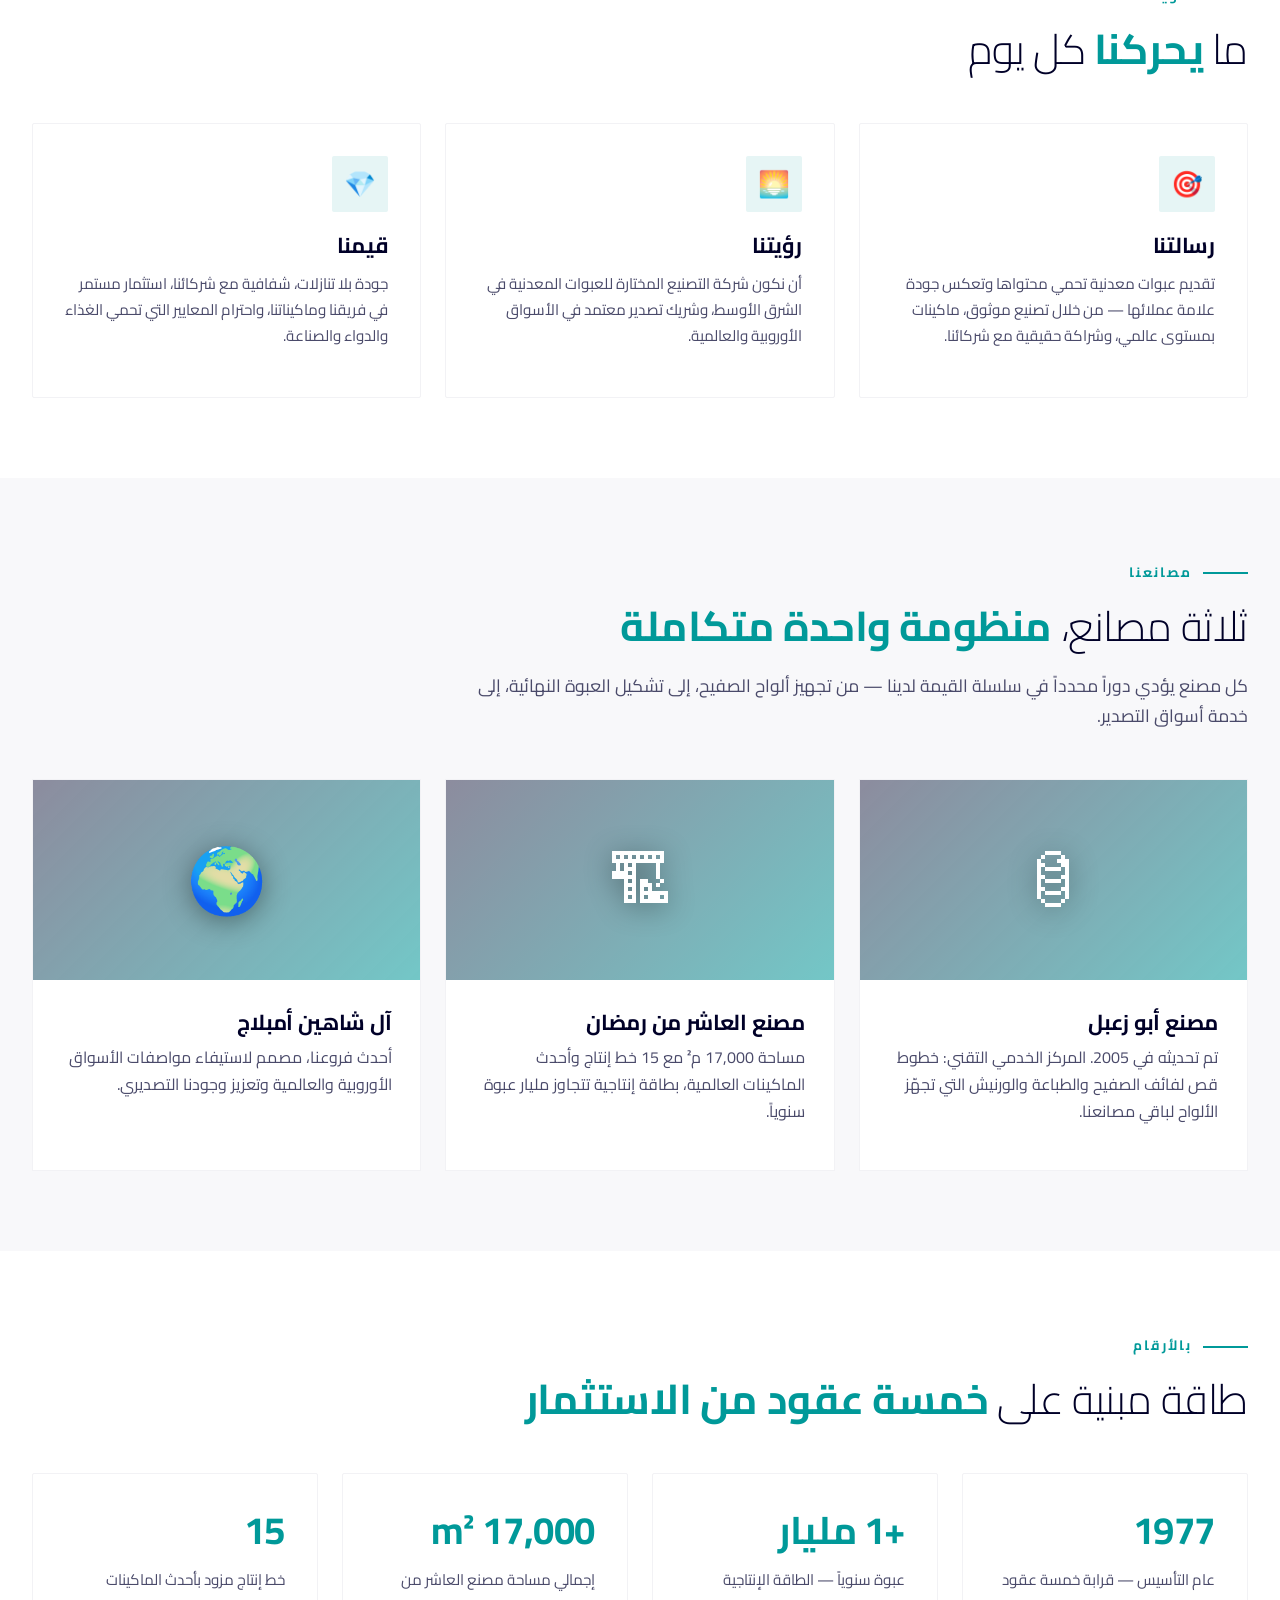
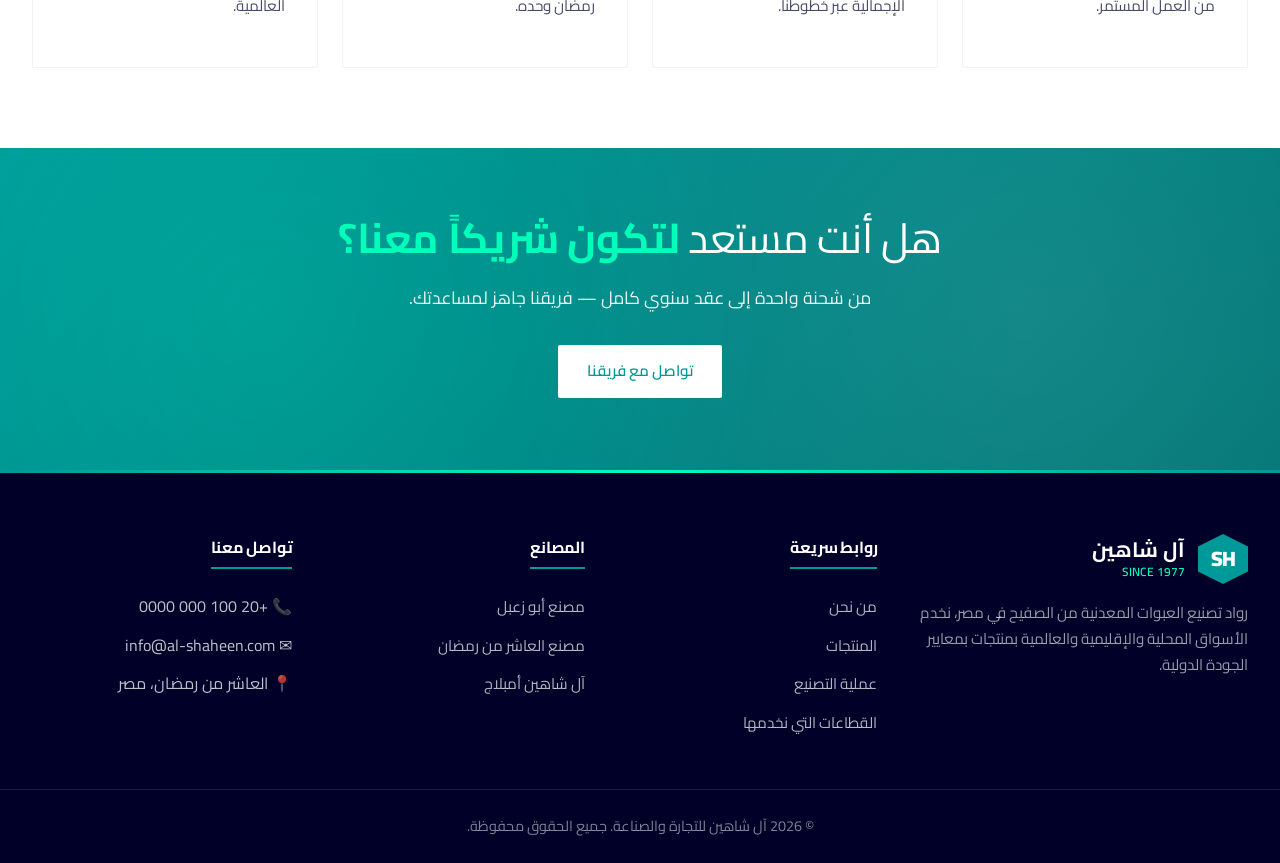
==== commit 8285d1f5: "Add reveal animations, hero/page-header photos, and product/industry imagery - Scroll-triggered fade" ====
--- a/about.html
+++ b/about.html
@@ -72,7 +72,9 @@
       <p data-en="In 2005 we modernized our Abu Zaabal facility, which today serves as the technical service hub for our other plants. From there, we expanded into the 10th of Ramadan industrial city with a 17,000 m² factory, and most recently launched Al-Shaheen Emballage to serve European and global markets.">في عام 2005 قمنا بتحديث مصنعنا في أبو زعبل، والذي يخدم اليوم باقي مصانعنا كمركز خدمي تقني متكامل. ثم توسعنا في مدينة العاشر من رمضان بمصنع على مساحة 17,000 م²، وأخيراً أطلقنا مصنع آل شاهين أمبلاج لخدمة الأسواق الأوروبية والعالمية.</p>
       <a href="contact.html" class="btn btn-outline" data-en="Get in touch">تواصل معنا</a>
     </div>
-    <div class="split-img"><span class="ico">🏭</span></div>
+    <div class="split-img has-photo" style="background-image:url('https://images.unsplash.com/photo-1565043589221-1a6fd9ae45c7?auto=format&amp;fit=crop&amp;w=1000&amp;q=80')">
+      <span class="badge" data-en="Since 1977">منذ 1977</span>
+    </div>
   </div>
 </section>
 
@@ -141,21 +143,21 @@
     </div>
     <div class="grid grid-3">
       <div class="industry-card">
-        <div class="top">🛢</div>
+        <div class="top has-photo" style="background-image:url('https://images.unsplash.com/photo-1581094794329-c8112a89af12?auto=format&amp;fit=crop&amp;w=900&amp;q=80')"><span>🛢</span></div>
         <div class="body">
           <h3 data-en="Abu Zaabal Plant">مصنع أبو زعبل</h3>
           <p data-en="Modernized in 2005. The technical service hub: tin coil cutting, printing, and varnishing lines that prepare sheets for our other plants.">تم تحديثه في 2005. المركز الخدمي التقني: خطوط قص لفائف الصفيح والطباعة والورنيش التي تجهّز الألواح لباقي مصانعنا.</p>
         </div>
       </div>
       <div class="industry-card">
-        <div class="top">🏗</div>
+        <div class="top has-photo" style="background-image:url('https://images.unsplash.com/photo-1565043666747-69f6646db940?auto=format&amp;fit=crop&amp;w=900&amp;q=80')"><span>🏗</span></div>
         <div class="body">
           <h3 data-en="10th of Ramadan Plant">مصنع العاشر من رمضان</h3>
           <p data-en="A 17,000 m² facility with 15 production lines and the latest international machinery, with a capacity exceeding 1 billion containers per year.">مساحة 17,000 م² مع 15 خط إنتاج وأحدث الماكينات العالمية، بطاقة إنتاجية تتجاوز مليار عبوة سنوياً.</p>
         </div>
       </div>
       <div class="industry-card">
-        <div class="top">🌍</div>
+        <div class="top has-photo" style="background-image:url('https://images.unsplash.com/photo-1494412651409-8963ce7935a7?auto=format&amp;fit=crop&amp;w=900&amp;q=80')"><span>🌍</span></div>
         <div class="body">
           <h3 data-en="Al-Shaheen Emballage">آل شاهين أمبلاج</h3>
           <p data-en="Our newest branch, designed to meet European and global market specifications and accelerate our export footprint.">أحدث فروعنا، مصمم لاستيفاء مواصفات الأسواق الأوروبية والعالمية وتعزيز وجودنا التصديري.</p>
--- a/assets/css/style.css
+++ b/assets/css/style.css
@@ -19,9 +19,11 @@
   --white: #ffffff;
   --shadow-sm: 0 2px 8px rgba(0, 0, 40, 0.06);
   --shadow-md: 0 8px 30px rgba(0, 0, 40, 0.08);
+  --shadow-lg: 0 20px 60px rgba(0, 0, 40, 0.15);
   --radius: 2px;
   --max-w: 1280px;
   --transition: 0.3s cubic-bezier(0.4, 0, 0.2, 1);
+  --ease-out: cubic-bezier(0.16, 1, 0.3, 1);
   --font-ar: "Cairo", "IBM Plex Sans Arabic", "Segoe UI", Tahoma, Arial, sans-serif;
   --font-en: "Inter", "Segoe UI", "Helvetica Neue", Arial, sans-serif;
 }
@@ -44,6 +46,11 @@
   color: var(--ink);
   background: var(--white);
   -webkit-font-smoothing: antialiased;
+  animation: bodyFade 0.6s var(--ease-out);
+}
+@keyframes bodyFade {
+  from { opacity: 0; }
+  to { opacity: 1; }
 }
 
 img { max-width: 100%; display: block; }
@@ -88,8 +95,8 @@
   flex-wrap: wrap;
   gap: 1rem;
 }
-.topbar a { color: var(--gray-300); }
-.topbar a:hover { color: var(--accent); }
+.topbar a { color: var(--gray-300); transition: color var(--transition), letter-spacing var(--transition); }
+.topbar a:hover { color: var(--accent); letter-spacing: 0.02em; }
 .topbar .info span { margin-inline-end: 1.5rem; }
 .topbar .info i { color: var(--petrol); margin-inline-end: 0.4rem; }
 
@@ -101,7 +108,9 @@
   top: 0;
   z-index: 100;
   box-shadow: var(--shadow-sm);
-}
+  transition: box-shadow var(--transition);
+}
+.header.scrolled { box-shadow: var(--shadow-md); }
 .header .container {
   display: flex;
   justify-content: space-between;
@@ -114,7 +123,9 @@
   align-items: center;
   gap: 0.8rem;
   font-weight: 700;
-}
+  transition: transform var(--transition);
+}
+.logo:hover { transform: scale(1.02); }
 .logo-mark {
   width: 50px;
   height: 50px;
@@ -126,7 +137,9 @@
   font-weight: 900;
   letter-spacing: -0.05em;
   clip-path: polygon(50% 0, 100% 25%, 100% 75%, 50% 100%, 0 75%, 0 25%);
-}
+  transition: background var(--transition), transform 0.6s var(--ease-out);
+}
+.logo:hover .logo-mark { background: var(--petrol-dark); transform: rotate(360deg); }
 .logo-text { line-height: 1.1; }
 .logo-text .name { font-size: 1.3rem; color: var(--ink); display: block; }
 .logo-text .since { font-size: 0.75rem; color: var(--petrol); font-weight: 600; }
@@ -142,14 +155,19 @@
 }
 .nav a:hover { color: var(--petrol); }
 .nav a.active { color: var(--petrol); }
-.nav a.active::after {
+.nav a::after {
   content: "";
   position: absolute;
   bottom: -4px;
   inset-inline: 1rem;
   height: 3px;
   background: var(--petrol);
-}
+  transform: scaleX(0);
+  transform-origin: center;
+  transition: transform 0.4s var(--ease-out);
+}
+.nav a:hover::after { transform: scaleX(1); }
+.nav a.active::after { transform: scaleX(1); }
 
 .btn {
   display: inline-block;
@@ -162,12 +180,26 @@
   border-radius: var(--radius);
   cursor: pointer;
   transition: all var(--transition);
+  position: relative;
+  overflow: hidden;
+  z-index: 1;
+}
+.btn::before {
+  content: "";
+  position: absolute;
+  inset: 0;
+  background: linear-gradient(120deg, transparent 0%, rgba(255,255,255,0.25) 50%, transparent 100%);
+  transform: translateX(-100%);
+  transition: transform 0.6s var(--ease-out);
+  z-index: -1;
 }
 .btn:hover {
   background: var(--petrol-dark);
-  transform: translateY(-1px);
-  box-shadow: var(--shadow-md);
-}
+  transform: translateY(-2px);
+  box-shadow: 0 12px 30px rgba(0, 153, 153, 0.3);
+}
+.btn:hover::before { transform: translateX(100%); }
+.btn:active { transform: translateY(0); }
 .btn-outline {
   background: transparent;
   color: var(--petrol) !important;
@@ -207,11 +239,20 @@
   border-color: var(--petrol);
   color: var(--petrol);
   background: var(--petrol-light);
-}
+  transform: translateY(-1px);
+}
+
+/* Smooth language switch */
+[data-en] {
+  transition: opacity 0.25s ease;
+}
+.switching [data-en] { opacity: 0; }
 
 /* ===== HERO ===== */
 .hero {
-  background: linear-gradient(135deg, #000028 0%, #1a3a5c 60%, #009999 100%);
+  background:
+    linear-gradient(135deg, rgba(0,0,40,0.9) 0%, rgba(26,58,92,0.85) 60%, rgba(0,153,153,0.7) 100%),
+    url('https://images.unsplash.com/photo-1565043666747-69f6646db940?auto=format&fit=crop&w=1600&q=80') center/cover no-repeat;
   color: var(--white);
   padding: 6rem 0 7rem;
   position: relative;
@@ -222,20 +263,39 @@
   position: absolute;
   inset: 0;
   background-image:
-    radial-gradient(circle at 20% 30%, rgba(0, 255, 185, 0.08) 0%, transparent 50%),
-    radial-gradient(circle at 80% 70%, rgba(0, 153, 153, 0.15) 0%, transparent 50%);
+    radial-gradient(circle at 20% 30%, rgba(0, 255, 185, 0.12) 0%, transparent 50%),
+    radial-gradient(circle at 80% 70%, rgba(0, 153, 153, 0.18) 0%, transparent 50%);
   pointer-events: none;
+  animation: heroPulse 8s ease-in-out infinite alternate;
+}
+@keyframes heroPulse {
+  0%   { opacity: 0.7; transform: scale(1); }
+  100% { opacity: 1; transform: scale(1.05); }
 }
 .hero .container { position: relative; z-index: 1; }
-.hero h1 { color: var(--white); margin-bottom: 1.5rem; max-width: 900px; }
+.hero h1 {
+  color: var(--white);
+  margin-bottom: 1.5rem;
+  max-width: 900px;
+  opacity: 0;
+  animation: fadeUp 1s var(--ease-out) 0.1s forwards;
+}
 .hero h1 strong { color: var(--accent); }
 .hero p {
-  color: rgba(255, 255, 255, 0.85);
+  color: rgba(255, 255, 255, 0.9);
   font-size: 1.2rem;
   max-width: 700px;
   margin-bottom: 2.5rem;
-}
-.hero-cta { display: flex; gap: 1rem; flex-wrap: wrap; }
+  opacity: 0;
+  animation: fadeUp 1s var(--ease-out) 0.3s forwards;
+}
+.hero-cta {
+  display: flex;
+  gap: 1rem;
+  flex-wrap: wrap;
+  opacity: 0;
+  animation: fadeUp 1s var(--ease-out) 0.5s forwards;
+}
 .hero-meta {
   margin-top: 4rem;
   padding-top: 2.5rem;
@@ -243,6 +303,8 @@
   display: grid;
   grid-template-columns: repeat(auto-fit, minmax(180px, 1fr));
   gap: 2rem;
+  opacity: 0;
+  animation: fadeUp 1s var(--ease-out) 0.7s forwards;
 }
 .hero-meta div .num {
   font-size: 2.5rem;
@@ -253,25 +315,51 @@
   margin-bottom: 0.4rem;
 }
 .hero-meta div .lbl {
-  color: rgba(255, 255, 255, 0.75);
+  color: rgba(255, 255, 255, 0.8);
   font-size: 0.95rem;
+}
+
+@keyframes fadeUp {
+  from { opacity: 0; transform: translateY(40px); }
+  to   { opacity: 1; transform: translateY(0); }
 }
 
 /* ===== PAGE HEADER (sub-pages) ===== */
 .page-header {
-  background: linear-gradient(135deg, #000028 0%, #1a3a5c 100%);
+  background:
+    linear-gradient(135deg, rgba(0,0,40,0.92) 0%, rgba(26,58,92,0.85) 100%),
+    url('https://images.unsplash.com/photo-1565043666747-69f6646db940?auto=format&fit=crop&w=1600&q=80') center/cover no-repeat;
   color: var(--white);
   padding: 4rem 0 3rem;
-}
+  position: relative;
+  overflow: hidden;
+}
+.page-header::before {
+  content: "";
+  position: absolute;
+  inset: 0;
+  background: radial-gradient(circle at 70% 50%, rgba(0,153,153,0.25) 0%, transparent 60%);
+  pointer-events: none;
+}
+.page-header .container { position: relative; z-index: 1; }
 .page-header h1 {
   color: var(--white);
   font-size: clamp(1.8rem, 4vw, 2.8rem);
   font-weight: 700;
   margin-bottom: 0.5rem;
+  opacity: 0;
+  animation: fadeUp 0.8s var(--ease-out) 0.1s forwards;
 }
 .page-header .crumbs {
-  color: rgba(255, 255, 255, 0.7);
+  color: rgba(255, 255, 255, 0.75);
   font-size: 0.9rem;
+  opacity: 0;
+  animation: fadeUp 0.8s var(--ease-out) 0s forwards;
+}
+.page-header > .container > p {
+  opacity: 0;
+  animation: fadeUp 0.8s var(--ease-out) 0.25s forwards;
+  color: rgba(255, 255, 255, 0.85);
 }
 .page-header .crumbs a { color: var(--accent); }
 
@@ -294,11 +382,57 @@
   background: var(--petrol);
   vertical-align: middle;
   margin-inline-end: 0.7rem;
-}
+  transition: width 0.5s var(--ease-out);
+}
+.reveal.in-view .section-tag::before { width: 45px; }
+
 .section-head { margin-bottom: 3rem; max-width: 800px; }
 .section-head p { font-size: 1.1rem; }
 
 .bg-light { background: var(--gray-50); }
+
+/* ===== REVEAL ANIMATIONS (scroll-triggered) ===== */
+.reveal {
+  opacity: 0;
+  transform: translateY(40px);
+  transition: opacity 0.9s var(--ease-out), transform 0.9s var(--ease-out);
+}
+.reveal.in-view {
+  opacity: 1;
+  transform: translateY(0);
+}
+.reveal-right {
+  transform: translateX(50px);
+}
+.reveal-right.in-view {
+  transform: translateX(0);
+}
+.reveal-left {
+  transform: translateX(-50px);
+}
+.reveal-left.in-view {
+  transform: translateX(0);
+}
+.reveal-scale {
+  transform: scale(0.92);
+}
+.reveal-scale.in-view {
+  transform: scale(1);
+}
+.reveal-fade {
+  transform: none;
+}
+
+/* Stagger via children */
+.stagger > .reveal { transition-delay: 0s; }
+.stagger > .reveal:nth-child(2)  { transition-delay: 0.08s; }
+.stagger > .reveal:nth-child(3)  { transition-delay: 0.16s; }
+.stagger > .reveal:nth-child(4)  { transition-delay: 0.24s; }
+.stagger > .reveal:nth-child(5)  { transition-delay: 0.32s; }
+.stagger > .reveal:nth-child(6)  { transition-delay: 0.40s; }
+.stagger > .reveal:nth-child(7)  { transition-delay: 0.48s; }
+.stagger > .reveal:nth-child(8)  { transition-delay: 0.56s; }
+.stagger > .reveal:nth-child(9)  { transition-delay: 0.64s; }
 
 /* ===== GRID / CARDS ===== */
 .grid { display: grid; gap: 1.5rem; }
@@ -311,14 +445,25 @@
   padding: 2rem;
   border: 1px solid var(--gray-100);
   border-radius: var(--radius);
-  transition: all var(--transition);
-  position: relative;
+  transition: transform 0.4s var(--ease-out), box-shadow 0.4s var(--ease-out), border-color 0.4s var(--ease-out);
+  position: relative;
+}
+.card::after {
+  content: "";
+  position: absolute;
+  bottom: 0;
+  inset-inline-start: 0;
+  width: 0;
+  height: 3px;
+  background: var(--petrol);
+  transition: width 0.5s var(--ease-out);
 }
 .card:hover {
-  transform: translateY(-4px);
-  box-shadow: var(--shadow-md);
+  transform: translateY(-8px);
+  box-shadow: var(--shadow-lg);
   border-color: var(--petrol-light);
 }
+.card:hover::after { width: 100%; }
 .card .ico {
   width: 56px;
   height: 56px;
@@ -329,9 +474,13 @@
   font-size: 1.6rem;
   margin-bottom: 1.2rem;
   border-radius: var(--radius);
-  transition: all var(--transition);
-}
-.card:hover .ico { background: var(--petrol); color: var(--white); }
+  transition: all 0.4s var(--ease-out);
+}
+.card:hover .ico {
+  background: var(--petrol);
+  color: var(--white);
+  transform: scale(1.1) rotate(-5deg);
+}
 .card h3 { color: var(--ink); }
 .card p { font-size: 0.95rem; }
 
@@ -353,6 +502,7 @@
   display: grid;
   place-items: center;
   color: var(--white);
+  box-shadow: var(--shadow-lg);
 }
 .split-img::before {
   content: "";
@@ -360,12 +510,42 @@
   inset: 0;
   background-image:
     repeating-linear-gradient(45deg, rgba(255,255,255,0.04) 0 2px, transparent 2px 12px);
-}
+  z-index: 1;
+}
+.split-img.has-photo {
+  background-size: cover;
+  background-position: center;
+  background-repeat: no-repeat;
+}
+.split-img.has-photo::after {
+  content: "";
+  position: absolute;
+  inset: 0;
+  background: linear-gradient(135deg, rgba(0,0,40,0.4) 0%, rgba(0,153,153,0.55) 100%);
+  z-index: 1;
+  transition: opacity 0.5s var(--ease-out);
+}
+.split-img.has-photo:hover::after { opacity: 0.7; }
 .split-img .ico {
   font-size: 5rem;
   position: relative;
-  z-index: 1;
-  opacity: 0.9;
+  z-index: 2;
+  opacity: 0.95;
+  filter: drop-shadow(0 4px 12px rgba(0,0,0,0.3));
+}
+.split-img .badge {
+  position: absolute;
+  z-index: 2;
+  bottom: 1.5rem;
+  inset-inline-start: 1.5rem;
+  background: rgba(255,255,255,0.95);
+  color: var(--ink);
+  padding: 0.7rem 1.2rem;
+  font-weight: 700;
+  font-size: 0.85rem;
+  letter-spacing: 0.05em;
+  text-transform: uppercase;
+  backdrop-filter: blur(10px);
 }
 
 ul.bullets { list-style: none; padding: 0; margin: 1.5rem 0; }
@@ -374,6 +554,11 @@
   padding-inline-start: 1.8rem;
   position: relative;
   color: var(--gray-700);
+  transition: padding-inline-start 0.3s var(--ease-out);
+}
+ul.bullets li:hover {
+  padding-inline-start: 2.2rem;
+  color: var(--ink);
 }
 ul.bullets li::before {
   content: "";
@@ -384,6 +569,10 @@
   height: 10px;
   background: var(--petrol);
   border-radius: 2px;
+  transition: transform 0.3s var(--ease-out);
+}
+ul.bullets li:hover::before {
+  transform: rotate(45deg) scale(1.2);
 }
 
 /* ===== PROCESS STEPS ===== */
@@ -400,7 +589,25 @@
   position: relative;
   box-shadow: var(--shadow-sm);
   counter-increment: step;
-}
+  transition: transform 0.4s var(--ease-out), box-shadow 0.4s var(--ease-out);
+  overflow: hidden;
+}
+.step::after {
+  content: "";
+  position: absolute;
+  inset: 0 0 auto 0;
+  height: 4px;
+  background: var(--accent);
+  transform: scaleX(0);
+  transform-origin: left;
+  transition: transform 0.5s var(--ease-out);
+}
+html[dir="rtl"] .step::after { transform-origin: right; }
+.step:hover {
+  transform: translateY(-6px);
+  box-shadow: var(--shadow-lg);
+}
+.step:hover::after { transform: scaleX(1); }
 .step::before {
   content: counter(step, decimal-leading-zero);
   font-size: 2.2rem;
@@ -409,7 +616,9 @@
   display: block;
   margin-bottom: 0.5rem;
   line-height: 1;
-}
+  transition: color 0.4s var(--ease-out);
+}
+.step:hover::before { color: var(--petrol); }
 .step h3 { font-size: 1.1rem; margin-bottom: 0.5rem; }
 .step p { font-size: 0.9rem; margin: 0; }
 
@@ -419,37 +628,75 @@
   color: var(--white);
   padding: 4rem 0;
   text-align: center;
-}
+  position: relative;
+  overflow: hidden;
+}
+.cta-strip::before {
+  content: "";
+  position: absolute;
+  inset: 0;
+  background:
+    radial-gradient(circle at 20% 50%, rgba(0,255,185,0.15) 0%, transparent 50%),
+    radial-gradient(circle at 80% 50%, rgba(255,255,255,0.08) 0%, transparent 50%);
+  animation: heroPulse 6s ease-in-out infinite alternate;
+}
+.cta-strip .container { position: relative; z-index: 1; }
 .cta-strip h2 { color: var(--white); font-weight: 400; }
 .cta-strip h2 strong { color: var(--accent); }
-.cta-strip p { color: rgba(255, 255, 255, 0.85); font-size: 1.1rem; margin-bottom: 2rem; }
-
-/* ===== INDUSTRIES ===== */
+.cta-strip p { color: rgba(255, 255, 255, 0.92); font-size: 1.1rem; margin-bottom: 2rem; }
+
+/* ===== INDUSTRIES / VISUAL CARDS ===== */
 .industry-card {
   background: var(--white);
   padding: 0;
   overflow: hidden;
   border: 1px solid var(--gray-100);
-  transition: all var(--transition);
-}
-.industry-card:hover { box-shadow: var(--shadow-md); transform: translateY(-4px); }
+  transition: transform 0.4s var(--ease-out), box-shadow 0.4s var(--ease-out);
+  position: relative;
+}
+.industry-card:hover {
+  box-shadow: var(--shadow-lg);
+  transform: translateY(-6px);
+}
 .industry-card .top {
-  height: 180px;
+  height: 200px;
   background: linear-gradient(135deg, var(--petrol) 0%, var(--ink) 100%);
   display: grid;
   place-items: center;
   color: var(--white);
   font-size: 4rem;
   position: relative;
+  overflow: hidden;
 }
 .industry-card .top::before {
   content: "";
   position: absolute;
   inset: 0;
   background-image: repeating-linear-gradient(45deg, rgba(255,255,255,0.05) 0 2px, transparent 2px 14px);
-}
+  transition: transform 0.6s var(--ease-out);
+  z-index: 1;
+}
+.industry-card .top.has-photo {
+  background-size: cover;
+  background-position: center;
+  background-repeat: no-repeat;
+}
+.industry-card .top.has-photo::before {
+  background:
+    linear-gradient(135deg, rgba(0,0,40,0.45) 0%, rgba(0,153,153,0.55) 100%),
+    repeating-linear-gradient(45deg, rgba(255,255,255,0.04) 0 2px, transparent 2px 14px);
+  z-index: 1;
+}
+.industry-card:hover .top::before { transform: scale(1.1); }
+.industry-card .top > * { position: relative; z-index: 2; }
+.industry-card .top span {
+  filter: drop-shadow(0 4px 14px rgba(0,0,0,0.4));
+  transition: transform 0.5s var(--ease-out);
+}
+.industry-card:hover .top span { transform: scale(1.15); }
 .industry-card .body { padding: 1.8rem; }
-.industry-card h3 { margin-bottom: 0.5rem; }
+.industry-card h3 { margin-bottom: 0.5rem; transition: color var(--transition); }
+.industry-card:hover h3 { color: var(--petrol); }
 
 /* ===== CONTACT ===== */
 .contact-grid {
@@ -464,7 +711,13 @@
   padding: 2rem;
   border-inline-start: 4px solid var(--petrol);
   margin-bottom: 1rem;
-}
+  transition: transform var(--transition), background var(--transition);
+}
+.info-card:hover {
+  transform: translateX(4px);
+  background: var(--petrol-light);
+}
+html[dir="rtl"] .info-card:hover { transform: translateX(-4px); }
 .info-card h4 { color: var(--petrol); margin-bottom: 0.3rem; }
 .info-card p { margin: 0; color: var(--gray-700); }
 
@@ -486,12 +739,16 @@
   border-radius: var(--radius);
   font: inherit;
   background: var(--white);
-  transition: border-color var(--transition);
+  transition: border-color var(--transition), box-shadow var(--transition), transform var(--transition);
+}
+form input:hover, form select:hover, form textarea:hover {
+  border-color: var(--petrol);
 }
 form input:focus, form select:focus, form textarea:focus {
   outline: none;
   border-color: var(--petrol);
-  box-shadow: 0 0 0 3px var(--petrol-light);
+  box-shadow: 0 0 0 4px var(--petrol-light);
+  transform: translateY(-1px);
 }
 form textarea { min-height: 140px; resize: vertical; }
 form button { margin-top: 1.5rem; }
@@ -501,6 +758,15 @@
   background: var(--ink);
   color: rgba(255, 255, 255, 0.75);
   padding: 4rem 0 0;
+  position: relative;
+}
+.footer::before {
+  content: "";
+  position: absolute;
+  inset-inline: 0;
+  top: 0;
+  height: 3px;
+  background: linear-gradient(90deg, var(--petrol) 0%, var(--accent) 50%, var(--petrol) 100%);
 }
 .footer .grid {
   grid-template-columns: 1.3fr 1fr 1fr 1fr;
@@ -520,8 +786,15 @@
 }
 .footer ul { list-style: none; padding: 0; }
 .footer ul li { padding: 0.35rem 0; }
-.footer ul a { color: rgba(255, 255, 255, 0.7); font-size: 0.95rem; }
-.footer ul a:hover { color: var(--accent); }
+.footer ul a {
+  color: rgba(255, 255, 255, 0.7);
+  font-size: 0.95rem;
+  transition: color var(--transition), padding-inline-start var(--transition);
+}
+.footer ul a:hover {
+  color: var(--accent);
+  padding-inline-start: 0.5rem;
+}
 .footer p { color: rgba(255, 255, 255, 0.6); font-size: 0.95rem; }
 .footer .logo .name { color: var(--white); }
 .footer .logo .since { color: var(--accent); }
@@ -532,6 +805,38 @@
   text-align: center;
   font-size: 0.9rem;
   color: rgba(255, 255, 255, 0.5);
+}
+
+/* ===== SCROLL TO TOP BUTTON ===== */
+.scroll-top {
+  position: fixed;
+  bottom: 2rem;
+  inset-inline-end: 2rem;
+  width: 48px;
+  height: 48px;
+  background: var(--petrol);
+  color: var(--white);
+  border: none;
+  border-radius: 50%;
+  font-size: 1.4rem;
+  cursor: pointer;
+  display: grid;
+  place-items: center;
+  opacity: 0;
+  pointer-events: none;
+  transform: translateY(20px);
+  transition: opacity var(--transition), transform var(--transition), background var(--transition);
+  z-index: 90;
+  box-shadow: var(--shadow-md);
+}
+.scroll-top.show {
+  opacity: 1;
+  pointer-events: auto;
+  transform: translateY(0);
+}
+.scroll-top:hover {
+  background: var(--petrol-dark);
+  transform: translateY(-2px);
 }
 
 /* ===== RESPONSIVE NAV ===== */
@@ -555,3 +860,18 @@
   .menu-toggle { display: block; }
   .topbar .info span:first-child { display: none; }
 }
+
+/* ===== ACCESSIBILITY: REDUCE MOTION ===== */
+@media (prefers-reduced-motion: reduce) {
+  *,
+  *::before,
+  *::after {
+    animation-duration: 0.01ms !important;
+    animation-iteration-count: 1 !important;
+    transition-duration: 0.01ms !important;
+  }
+  .reveal {
+    opacity: 1 !important;
+    transform: none !important;
+  }
+}
